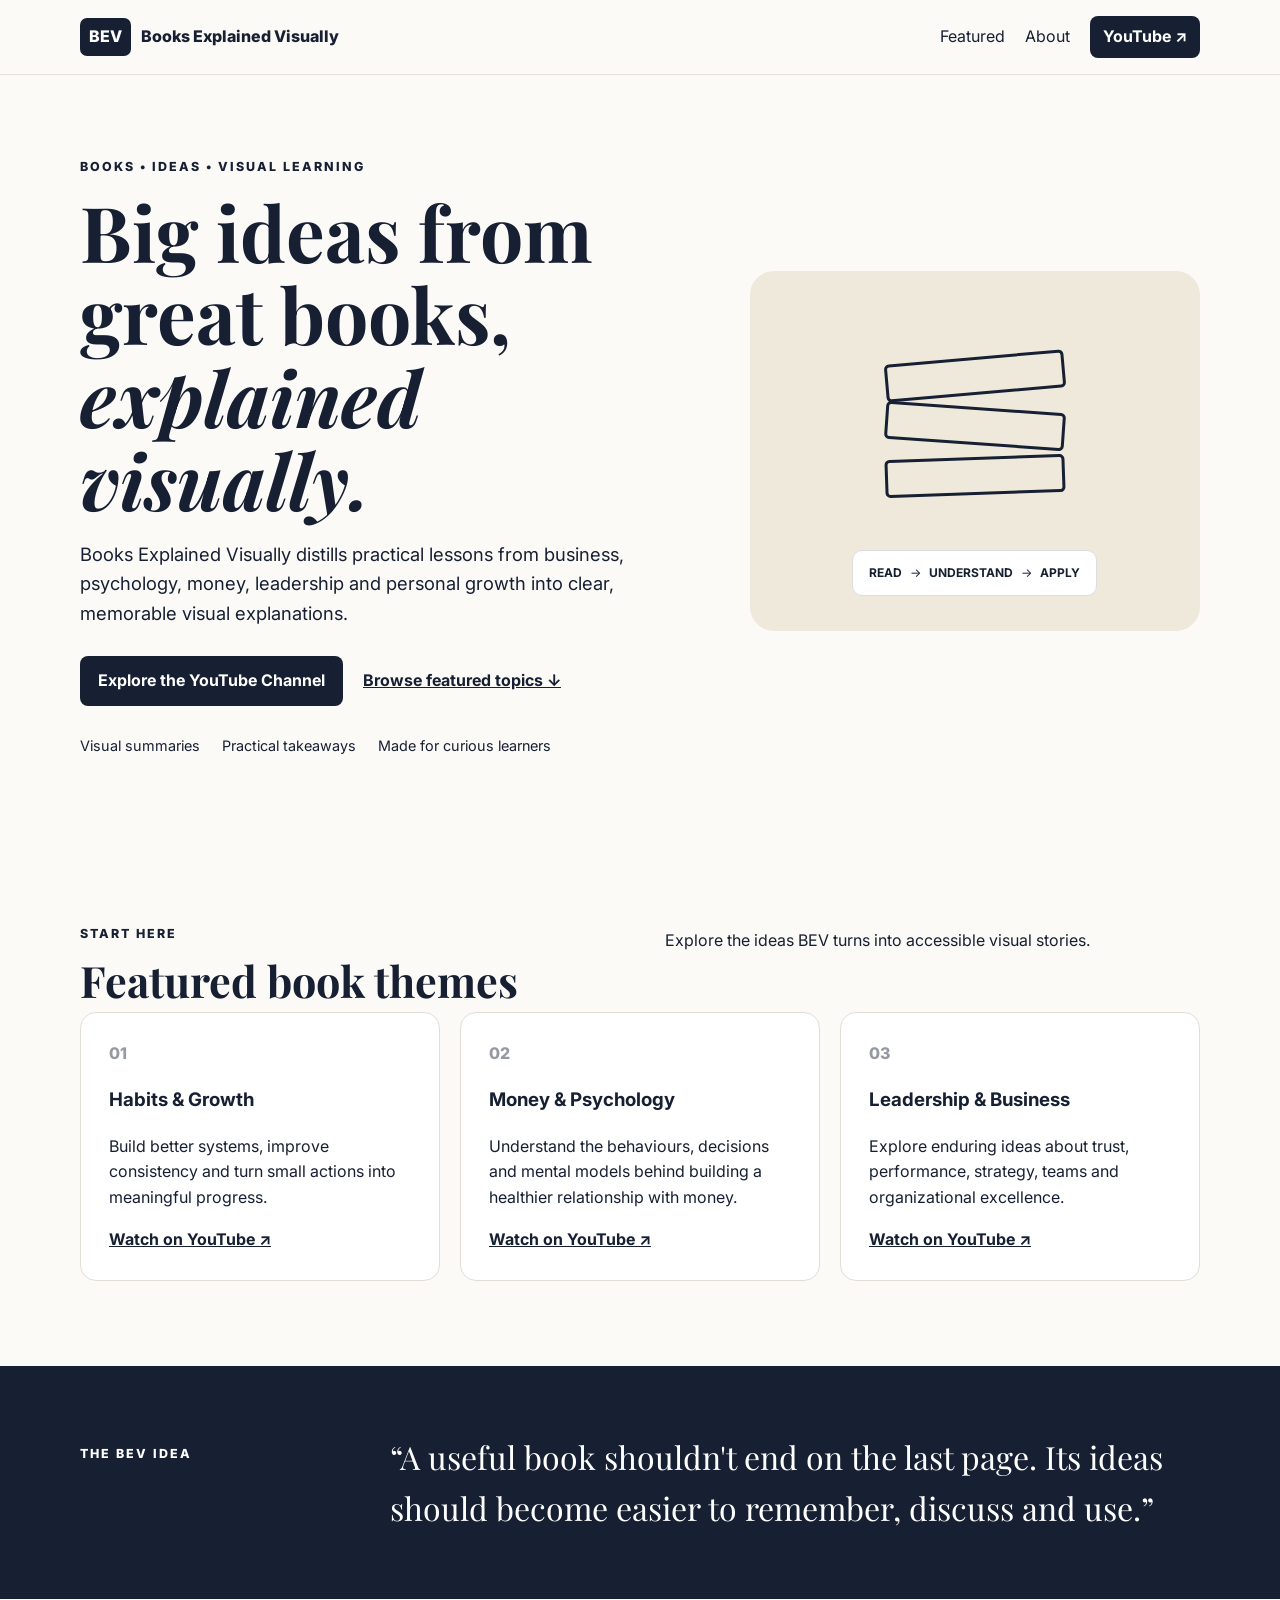
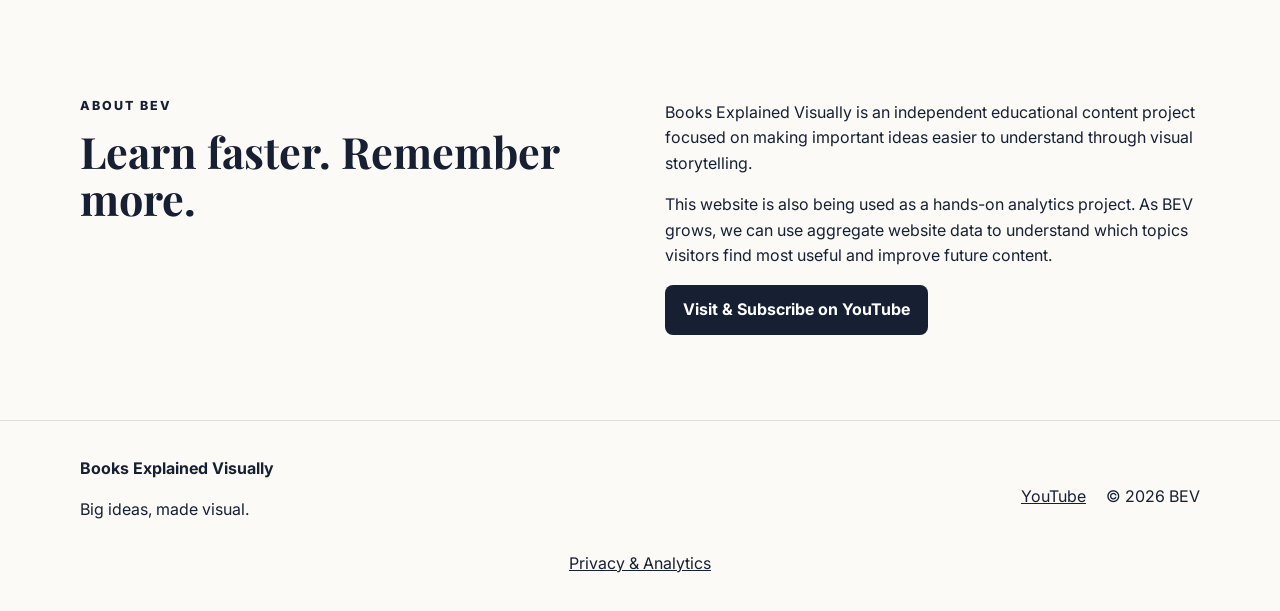
==== index.html @ 25885478 "Launch Books Explained Visually website with GA4" ====
<!doctype html>
<html lang="en">
<head>
  <meta charset="utf-8" />
  <meta name="viewport" content="width=device-width,initial-scale=1" />
  <meta name="description" content="Books Explained Visually turns big ideas from great books into clear visual explanations." />
  <title>Books Explained Visually | Big Ideas, Made Visual</title>
  <link rel="preconnect" href="https://fonts.googleapis.com">
  <link rel="preconnect" href="https://fonts.gstatic.com" crossorigin>
  <link href="https://fonts.googleapis.com/css2?family=Inter:wght@400;600;700;800&family=Playfair+Display:wght@700&display=swap" rel="stylesheet">
  <link rel="stylesheet" href="styles.css" />

  <!-- Google Analytics 4 -->
  <script async src="https://www.googletagmanager.com/gtag/js?id=G-FNJ9JQQHND"></script>
  <script>
    window.dataLayer = window.dataLayer || [];
    function gtag(){dataLayer.push(arguments);}
    gtag('js', new Date());
    gtag('config', 'G-FNJ9JQQHND');
  </script>
</head>
<body>
  <header class="nav-wrap">
    <nav class="nav container" aria-label="Main navigation">
      <a class="brand" href="#top" data-track="nav_home"><span class="brand-mark">BEV</span><span>Books Explained Visually</span></a>
      <div class="nav-links">
        <a href="#featured" data-track="nav_featured">Featured</a>
        <a href="#about" data-track="nav_about">About</a>
        <a class="button small" href="https://www.youtube.com/@BooksExplainedVisually" target="_blank" rel="noopener" data-event="youtube_click" data-label="nav_youtube">YouTube ↗</a>
      </div>
    </nav>
  </header>

  <main id="top">
    <section class="hero container">
      <div class="hero-copy">
        <p class="eyebrow">BOOKS • IDEAS • VISUAL LEARNING</p>
        <h1>Big ideas from great books, <span>explained visually.</span></h1>
        <p class="lede">Books Explained Visually distills practical lessons from business, psychology, money, leadership and personal growth into clear, memorable visual explanations.</p>
        <div class="actions">
          <a class="button" href="https://www.youtube.com/@BooksExplainedVisually" target="_blank" rel="noopener" data-event="youtube_click" data-label="hero_channel">Explore the YouTube Channel</a>
          <a class="text-link" href="#featured" data-track="hero_featured">Browse featured topics ↓</a>
        </div>
        <div class="trust-row"><span>Visual summaries</span><span>Practical takeaways</span><span>Made for curious learners</span></div>
      </div>
      <div class="hero-art" aria-label="Abstract illustration of books becoming ideas">
        <div class="book book-a"></div><div class="book book-b"></div><div class="book book-c"></div>
        <div class="idea-card"><strong>READ</strong><span>→</span><strong>UNDERSTAND</strong><span>→</span><strong>APPLY</strong></div>
      </div>
    </section>

    <section id="featured" class="section container">
      <div class="section-head"><div><p class="eyebrow">START HERE</p><h2>Featured book themes</h2></div><p>Explore the ideas BEV turns into accessible visual stories.</p></div>
      <div class="cards">
        <article class="card"><div class="card-number">01</div><h3>Habits & Growth</h3><p>Build better systems, improve consistency and turn small actions into meaningful progress.</p><a href="https://www.youtube.com/@BooksExplainedVisually" target="_blank" rel="noopener" data-event="topic_click" data-label="habits_growth">Watch on YouTube ↗</a></article>
        <article class="card"><div class="card-number">02</div><h3>Money & Psychology</h3><p>Understand the behaviours, decisions and mental models behind building a healthier relationship with money.</p><a href="https://www.youtube.com/@BooksExplainedVisually" target="_blank" rel="noopener" data-event="topic_click" data-label="money_psychology">Watch on YouTube ↗</a></article>
        <article class="card"><div class="card-number">03</div><h3>Leadership & Business</h3><p>Explore enduring ideas about trust, performance, strategy, teams and organizational excellence.</p><a href="https://www.youtube.com/@BooksExplainedVisually" target="_blank" rel="noopener" data-event="topic_click" data-label="leadership_business">Watch on YouTube ↗</a></article>
      </div>
    </section>

    <section class="manifesto">
      <div class="container manifesto-grid"><p class="eyebrow">THE BEV IDEA</p><blockquote>“A useful book shouldn't end on the last page. Its ideas should become easier to remember, discuss and use.”</blockquote></div>
    </section>

    <section id="about" class="section container about">
      <div><p class="eyebrow">ABOUT BEV</p><h2>Learn faster. Remember more.</h2></div>
      <div><p>Books Explained Visually is an independent educational content project focused on making important ideas easier to understand through visual storytelling.</p><p>This website is also being used as a hands-on analytics project. As BEV grows, we can use aggregate website data to understand which topics visitors find most useful and improve future content.</p><a class="button" href="https://www.youtube.com/@BooksExplainedVisually?sub_confirmation=1" target="_blank" rel="noopener" data-event="youtube_subscribe_click" data-label="about_subscribe">Visit & Subscribe on YouTube</a></div>
    </section>
  </main>

  <footer><div class="container footer-inner"><div><strong>Books Explained Visually</strong><p>Big ideas, made visual.</p></div><div><a href="https://www.youtube.com/@BooksExplainedVisually" target="_blank" rel="noopener" data-event="youtube_click" data-label="footer_youtube">YouTube</a><span>© <span id="year"></span> BEV</span></div></div><p class="privacy-link"><a href="privacy.html">Privacy & Analytics</a></p></footer>

  <script src="script.js"></script>
</body>
</html>
---- styles.css ----
*{box-sizing:border-box}html{scroll-behavior:smooth}body{margin:0;font-family:Inter,Arial,sans-serif;color:#172033;background:#fbfaf7;line-height:1.6}.container{width:min(1120px,90%);margin:auto}.nav-wrap{position:sticky;top:0;background:rgba(251,250,247,.95);border-bottom:1px solid #e6e2da;z-index:10}.nav{display:flex;justify-content:space-between;align-items:center;padding:16px 0}.brand{display:flex;gap:10px;align-items:center;font-weight:800;color:#172033;text-decoration:none}.brand-mark{background:#172033;color:white;padding:6px 9px;border-radius:7px}.nav-links{display:flex;gap:20px;align-items:center}.nav a{color:#172033;text-decoration:none}.button{display:inline-block;background:#172033;color:white!important;padding:12px 18px;border-radius:8px;text-decoration:none;font-weight:700}.button.small{padding:8px 13px}.hero{display:grid;grid-template-columns:1.15fr .85fr;gap:60px;align-items:center;min-height:72vh;padding:70px 0}.eyebrow{font-size:.78rem;font-weight:800;letter-spacing:.16em}.hero h1,.section h2{font-family:'Playfair Display',Georgia,serif;line-height:1.08}.hero h1{font-size:clamp(2.7rem,6vw,5.4rem);margin:.15em 0}.hero h1 span{font-style:italic}.lede{font-size:1.15rem;max-width:680px}.actions{display:flex;gap:20px;align-items:center;margin:28px 0}.text-link{font-weight:700;color:#172033}.trust-row{display:flex;gap:22px;flex-wrap:wrap;font-size:.9rem}.hero-art{min-height:360px;position:relative;background:#efe9dc;border-radius:24px;padding:50px;display:flex;align-items:center;justify-content:center}.book{position:absolute;width:180px;height:38px;border:3px solid #172033;border-radius:5px}.book-a{transform:translateY(-75px) rotate(-5deg)}.book-b{transform:translateY(-25px) rotate(4deg)}.book-c{transform:translateY(25px) rotate(-2deg)}.idea-card{position:absolute;bottom:35px;background:white;border:1px solid #ddd;padding:12px 16px;border-radius:10px;display:flex;gap:8px;font-size:.75rem}.section{padding:85px 0}.section-head,.about{display:grid;grid-template-columns:1fr 1fr;gap:50px}.section h2{font-size:2.7rem;margin:.2em 0}.cards{grid-column:1/-1;display:grid;grid-template-columns:repeat(3,1fr);gap:20px}.card{background:white;border:1px solid #e2ded6;border-radius:16px;padding:28px}.card-number{font-weight:800;opacity:.45}.card a{font-weight:700;color:#172033}.manifesto{background:#172033;color:white;padding:65px 0}.manifesto-grid{display:grid;grid-template-columns:1fr 3fr;gap:40px}.manifesto blockquote{font-family:'Playfair Display',Georgia,serif;font-size:2rem;margin:0}footer{border-top:1px solid #e2ded6;padding:35px 0}.footer-inner{display:flex;justify-content:space-between}.footer-inner div:last-child{display:flex;gap:20px;align-items:center}.footer-inner a,.privacy-link a{color:#172033}.privacy-link{text-align:center;margin:12px 0 0}@media(max-width:760px){.hero,.section-head,.about,.manifesto-grid{grid-template-columns:1fr}.hero{padding:45px 0}.hero-art{min-height:280px}.cards{grid-template-columns:1fr}.nav-links a:not(.button){display:none}.actions{align-items:flex-start;flex-direction:column}.footer-inner{flex-direction:column;gap:15px}}
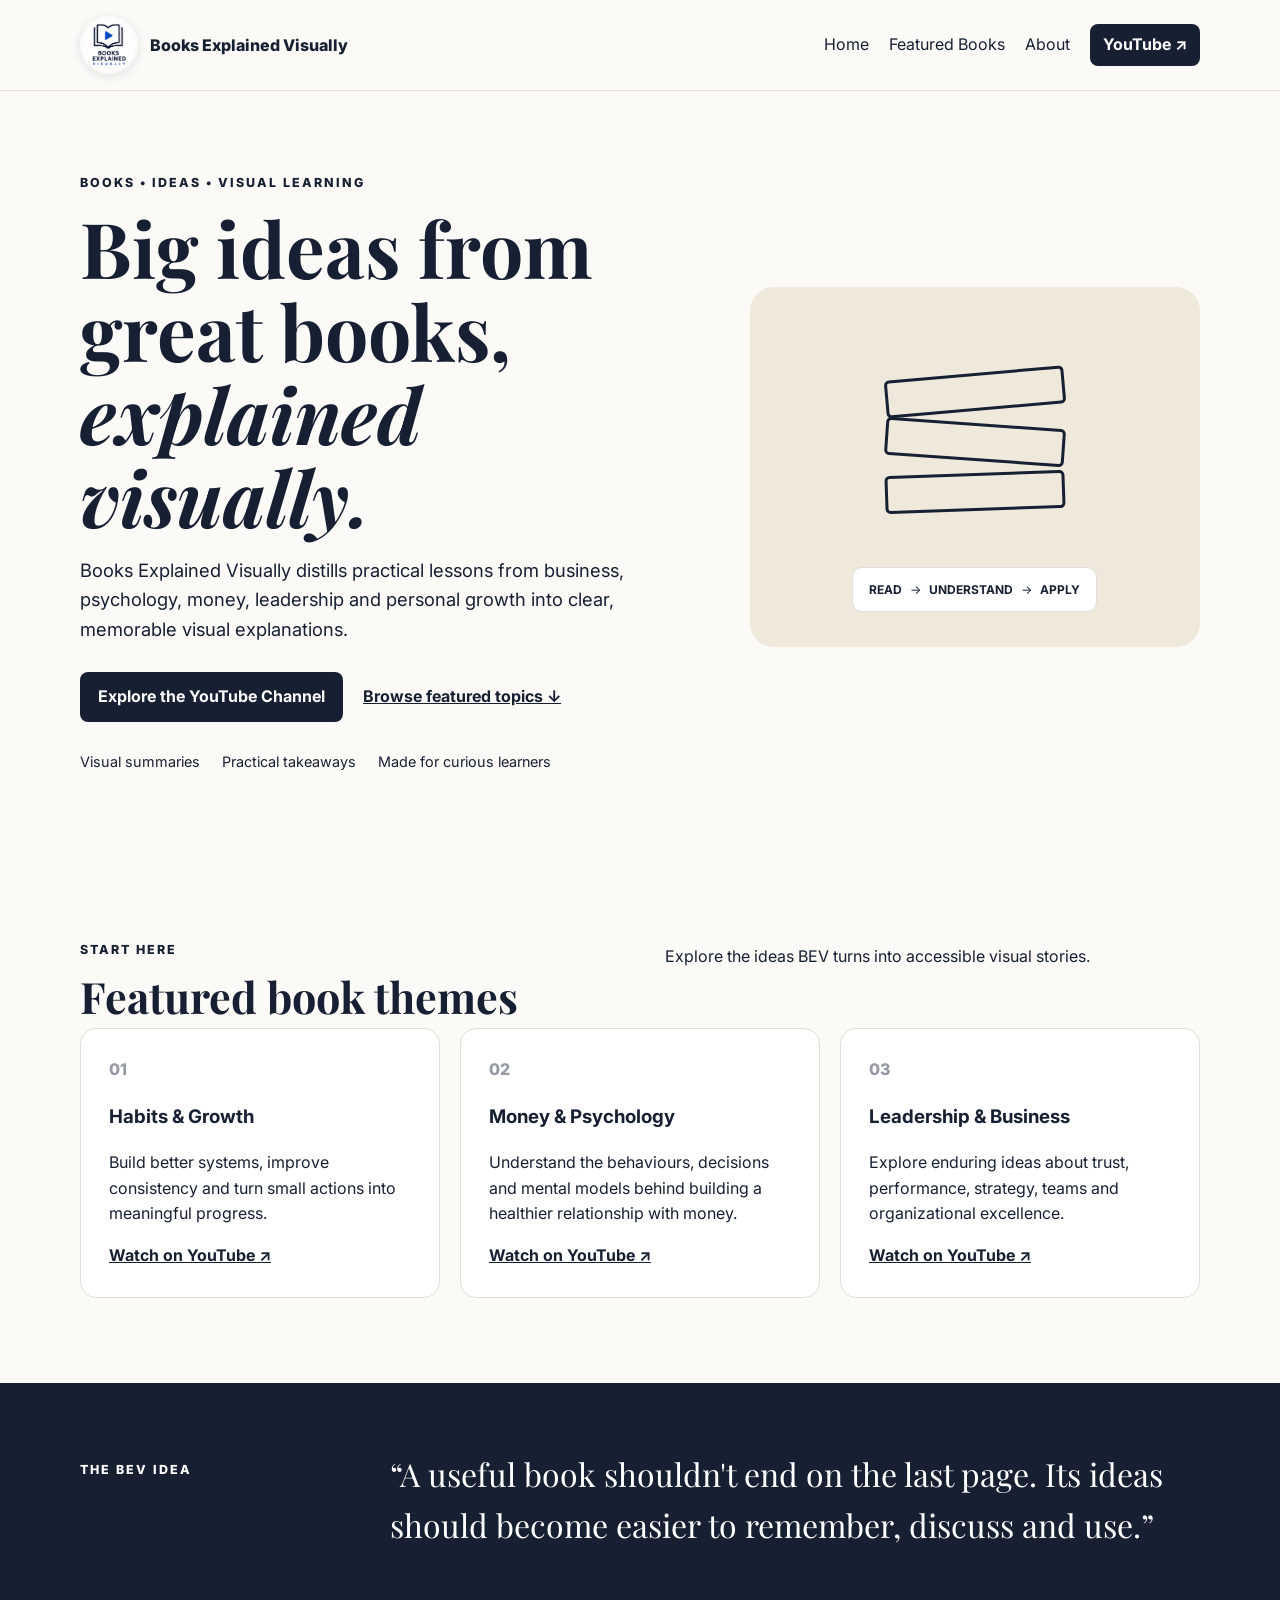
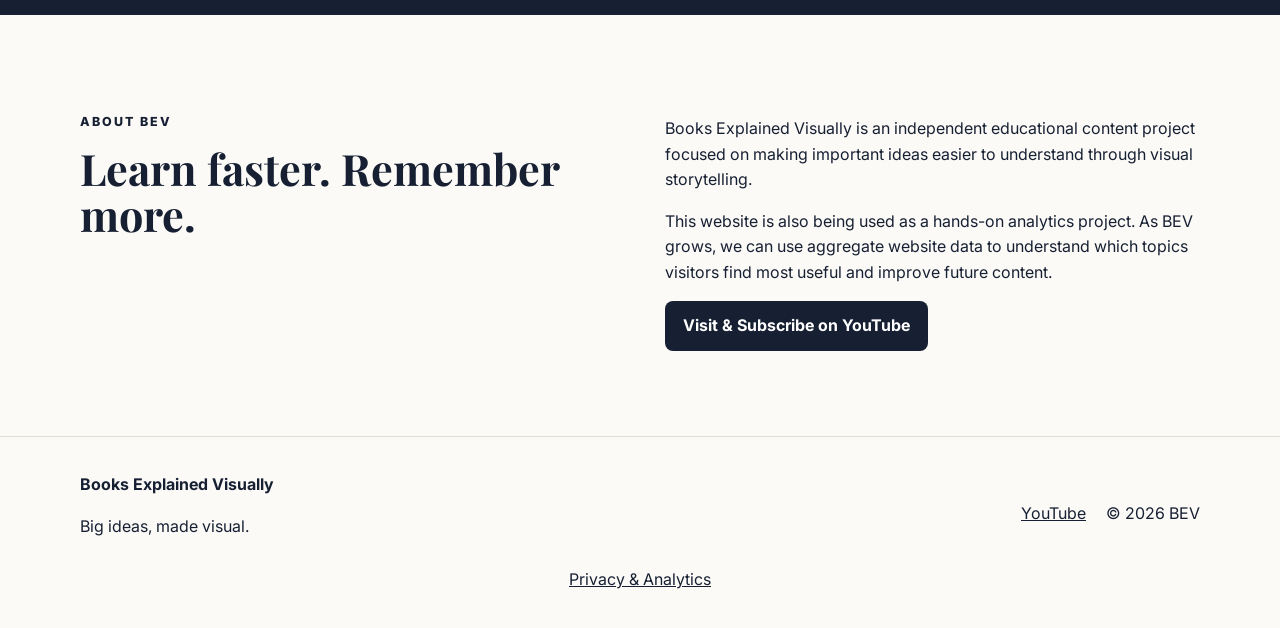
==== commit 9e6c8fd9: "Add BEV logo and improve website header" ====
--- a/index.html
+++ b/index.html
@@ -22,9 +22,10 @@
 <body>
   <header class="nav-wrap">
     <nav class="nav container" aria-label="Main navigation">
-      <a class="brand" href="#top" data-track="nav_home"><span class="brand-mark">BEV</span><span>Books Explained Visually</span></a>
+      <a class="brand" href="#top" data-track="nav_home" aria-label="Books Explained Visually home"><img class="brand-logo" src="bev-logo.png" alt="Books Explained Visually logo"><span class="brand-name">Books Explained Visually</span></a>
       <div class="nav-links">
-        <a href="#featured" data-track="nav_featured">Featured</a>
+        <a href="#top" data-track="nav_home_link">Home</a>
+        <a href="#featured" data-track="nav_featured">Featured Books</a>
         <a href="#about" data-track="nav_about">About</a>
         <a class="button small" href="https://www.youtube.com/@BooksExplainedVisually" target="_blank" rel="noopener" data-event="youtube_click" data-label="nav_youtube">YouTube ↗</a>
       </div>
--- a/styles.css
+++ b/styles.css
@@ -1 +1 @@
-*{box-sizing:border-box}html{scroll-behavior:smooth}body{margin:0;font-family:Inter,Arial,sans-serif;color:#172033;background:#fbfaf7;line-height:1.6}.container{width:min(1120px,90%);margin:auto}.nav-wrap{position:sticky;top:0;background:rgba(251,250,247,.95);border-bottom:1px solid #e6e2da;z-index:10}.nav{display:flex;justify-content:space-between;align-items:center;padding:16px 0}.brand{display:flex;gap:10px;align-items:center;font-weight:800;color:#172033;text-decoration:none}.brand-mark{background:#172033;color:white;padding:6px 9px;border-radius:7px}.nav-links{display:flex;gap:20px;align-items:center}.nav a{color:#172033;text-decoration:none}.button{display:inline-block;background:#172033;color:white!important;padding:12px 18px;border-radius:8px;text-decoration:none;font-weight:700}.button.small{padding:8px 13px}.hero{display:grid;grid-template-columns:1.15fr .85fr;gap:60px;align-items:center;min-height:72vh;padding:70px 0}.eyebrow{font-size:.78rem;font-weight:800;letter-spacing:.16em}.hero h1,.section h2{font-family:'Playfair Display',Georgia,serif;line-height:1.08}.hero h1{font-size:clamp(2.7rem,6vw,5.4rem);margin:.15em 0}.hero h1 span{font-style:italic}.lede{font-size:1.15rem;max-width:680px}.actions{display:flex;gap:20px;align-items:center;margin:28px 0}.text-link{font-weight:700;color:#172033}.trust-row{display:flex;gap:22px;flex-wrap:wrap;font-size:.9rem}.hero-art{min-height:360px;position:relative;background:#efe9dc;border-radius:24px;padding:50px;display:flex;align-items:center;justify-content:center}.book{position:absolute;width:180px;height:38px;border:3px solid #172033;border-radius:5px}.book-a{transform:translateY(-75px) rotate(-5deg)}.book-b{transform:translateY(-25px) rotate(4deg)}.book-c{transform:translateY(25px) rotate(-2deg)}.idea-card{position:absolute;bottom:35px;background:white;border:1px solid #ddd;padding:12px 16px;border-radius:10px;display:flex;gap:8px;font-size:.75rem}.section{padding:85px 0}.section-head,.about{display:grid;grid-template-columns:1fr 1fr;gap:50px}.section h2{font-size:2.7rem;margin:.2em 0}.cards{grid-column:1/-1;display:grid;grid-template-columns:repeat(3,1fr);gap:20px}.card{background:white;border:1px solid #e2ded6;border-radius:16px;padding:28px}.card-number{font-weight:800;opacity:.45}.card a{font-weight:700;color:#172033}.manifesto{background:#172033;color:white;padding:65px 0}.manifesto-grid{display:grid;grid-template-columns:1fr 3fr;gap:40px}.manifesto blockquote{font-family:'Playfair Display',Georgia,serif;font-size:2rem;margin:0}footer{border-top:1px solid #e2ded6;padding:35px 0}.footer-inner{display:flex;justify-content:space-between}.footer-inner div:last-child{display:flex;gap:20px;align-items:center}.footer-inner a,.privacy-link a{color:#172033}.privacy-link{text-align:center;margin:12px 0 0}@media(max-width:760px){.hero,.section-head,.about,.manifesto-grid{grid-template-columns:1fr}.hero{padding:45px 0}.hero-art{min-height:280px}.cards{grid-template-columns:1fr}.nav-links a:not(.button){display:none}.actions{align-items:flex-start;flex-direction:column}.footer-inner{flex-direction:column;gap:15px}}+*{box-sizing:border-box}html{scroll-behavior:smooth}body{margin:0;font-family:Inter,Arial,sans-serif;color:#172033;background:#fbfaf7;line-height:1.6}.container{width:min(1120px,90%);margin:auto}.nav-wrap{position:sticky;top:0;background:rgba(251,250,247,.95);border-bottom:1px solid #e6e2da;z-index:10}.nav{display:flex;justify-content:space-between;align-items:center;padding:16px 0}.brand{display:flex;gap:12px;align-items:center;font-weight:800;color:#172033;text-decoration:none}.brand-logo{width:58px;height:58px;object-fit:cover;border-radius:50%;box-shadow:0 2px 10px rgba(23,32,51,.12)}.brand-name{font-size:1rem;line-height:1.15}.nav-links{display:flex;gap:20px;align-items:center}.nav a{color:#172033;text-decoration:none}.button{display:inline-block;background:#172033;color:white!important;padding:12px 18px;border-radius:8px;text-decoration:none;font-weight:700}.button.small{padding:8px 13px}.hero{display:grid;grid-template-columns:1.15fr .85fr;gap:60px;align-items:center;min-height:72vh;padding:70px 0}.eyebrow{font-size:.78rem;font-weight:800;letter-spacing:.16em}.hero h1,.section h2{font-family:'Playfair Display',Georgia,serif;line-height:1.08}.hero h1{font-size:clamp(2.7rem,6vw,5.4rem);margin:.15em 0}.hero h1 span{font-style:italic}.lede{font-size:1.15rem;max-width:680px}.actions{display:flex;gap:20px;align-items:center;margin:28px 0}.text-link{font-weight:700;color:#172033}.trust-row{display:flex;gap:22px;flex-wrap:wrap;font-size:.9rem}.hero-art{min-height:360px;position:relative;background:#efe9dc;border-radius:24px;padding:50px;display:flex;align-items:center;justify-content:center}.book{position:absolute;width:180px;height:38px;border:3px solid #172033;border-radius:5px}.book-a{transform:translateY(-75px) rotate(-5deg)}.book-b{transform:translateY(-25px) rotate(4deg)}.book-c{transform:translateY(25px) rotate(-2deg)}.idea-card{position:absolute;bottom:35px;background:white;border:1px solid #ddd;padding:12px 16px;border-radius:10px;display:flex;gap:8px;font-size:.75rem}.section{padding:85px 0}.section-head,.about{display:grid;grid-template-columns:1fr 1fr;gap:50px}.section h2{font-size:2.7rem;margin:.2em 0}.cards{grid-column:1/-1;display:grid;grid-template-columns:repeat(3,1fr);gap:20px}.card{background:white;border:1px solid #e2ded6;border-radius:16px;padding:28px}.card-number{font-weight:800;opacity:.45}.card a{font-weight:700;color:#172033}.manifesto{background:#172033;color:white;padding:65px 0}.manifesto-grid{display:grid;grid-template-columns:1fr 3fr;gap:40px}.manifesto blockquote{font-family:'Playfair Display',Georgia,serif;font-size:2rem;margin:0}footer{border-top:1px solid #e2ded6;padding:35px 0}.footer-inner{display:flex;justify-content:space-between}.footer-inner div:last-child{display:flex;gap:20px;align-items:center}.footer-inner a,.privacy-link a{color:#172033}.privacy-link{text-align:center;margin:12px 0 0}@media(max-width:760px){.brand-logo{width:48px;height:48px}.brand-name{max-width:150px;font-size:.9rem}.hero,.section-head,.about,.manifesto-grid{grid-template-columns:1fr}.hero{padding:45px 0}.hero-art{min-height:280px}.cards{grid-template-columns:1fr}.nav-links a:not(.button){display:none}.actions{align-items:flex-start;flex-direction:column}.footer-inner{flex-direction:column;gap:15px}}
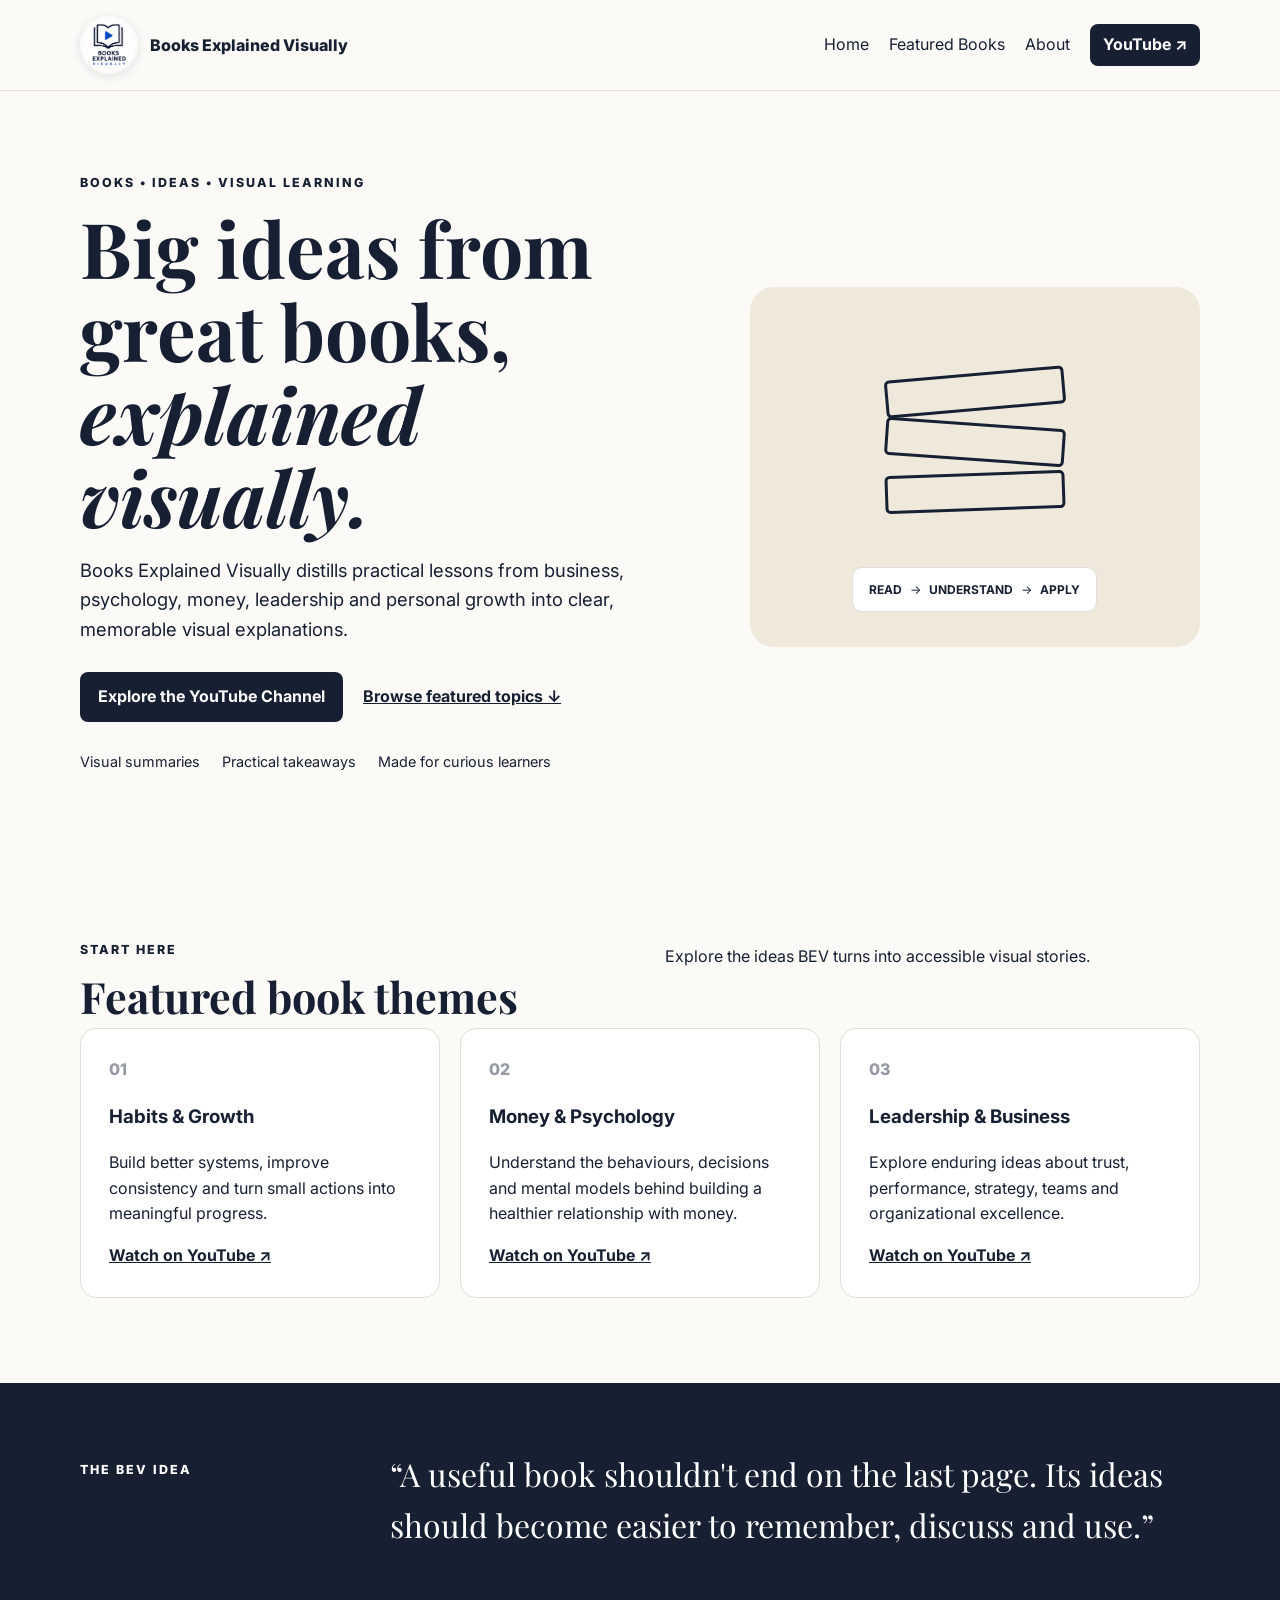
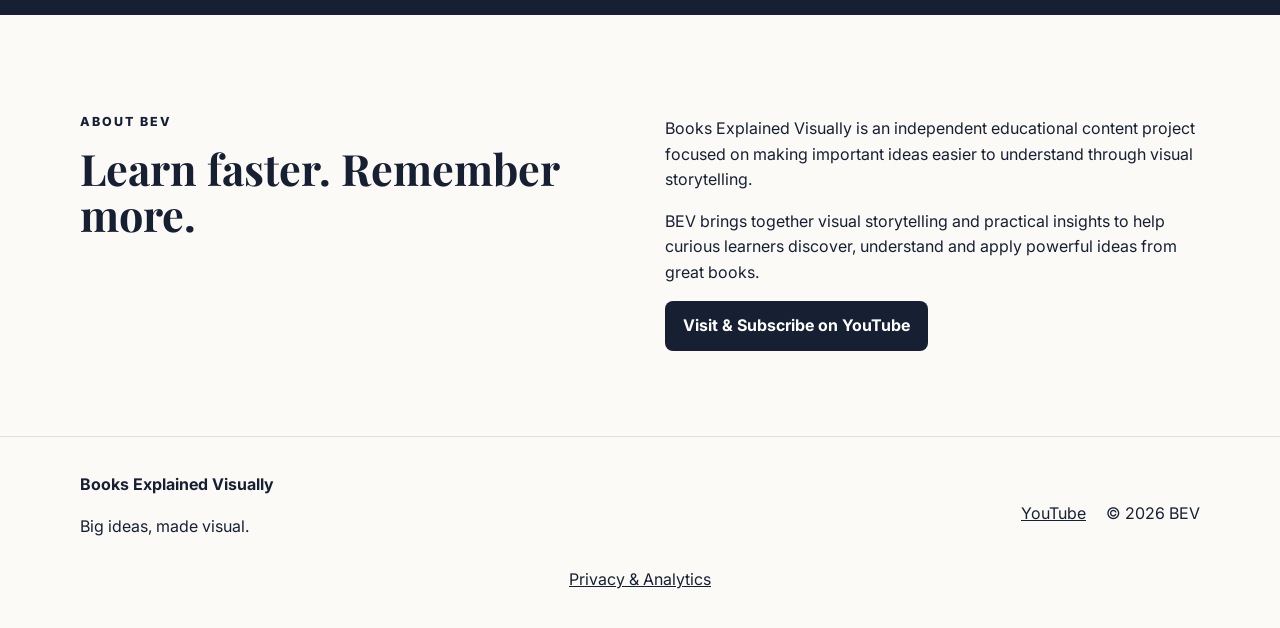
==== commit 94ffddb5: "Improve BEV About section" ====
--- a/index.html
+++ b/index.html
@@ -65,7 +65,7 @@
 
     <section id="about" class="section container about">
       <div><p class="eyebrow">ABOUT BEV</p><h2>Learn faster. Remember more.</h2></div>
-      <div><p>Books Explained Visually is an independent educational content project focused on making important ideas easier to understand through visual storytelling.</p><p>This website is also being used as a hands-on analytics project. As BEV grows, we can use aggregate website data to understand which topics visitors find most useful and improve future content.</p><a class="button" href="https://www.youtube.com/@BooksExplainedVisually?sub_confirmation=1" target="_blank" rel="noopener" data-event="youtube_subscribe_click" data-label="about_subscribe">Visit & Subscribe on YouTube</a></div>
+      <div><p>Books Explained Visually is an independent educational content project focused on making important ideas easier to understand through visual storytelling.</p><p>BEV brings together visual storytelling and practical insights to help curious learners discover, understand and apply powerful ideas from great books.</p><a class="button" href="https://www.youtube.com/@BooksExplainedVisually?sub_confirmation=1" target="_blank" rel="noopener" data-event="youtube_subscribe_click" data-label="about_subscribe">Visit & Subscribe on YouTube</a></div>
     </section>
   </main>
 
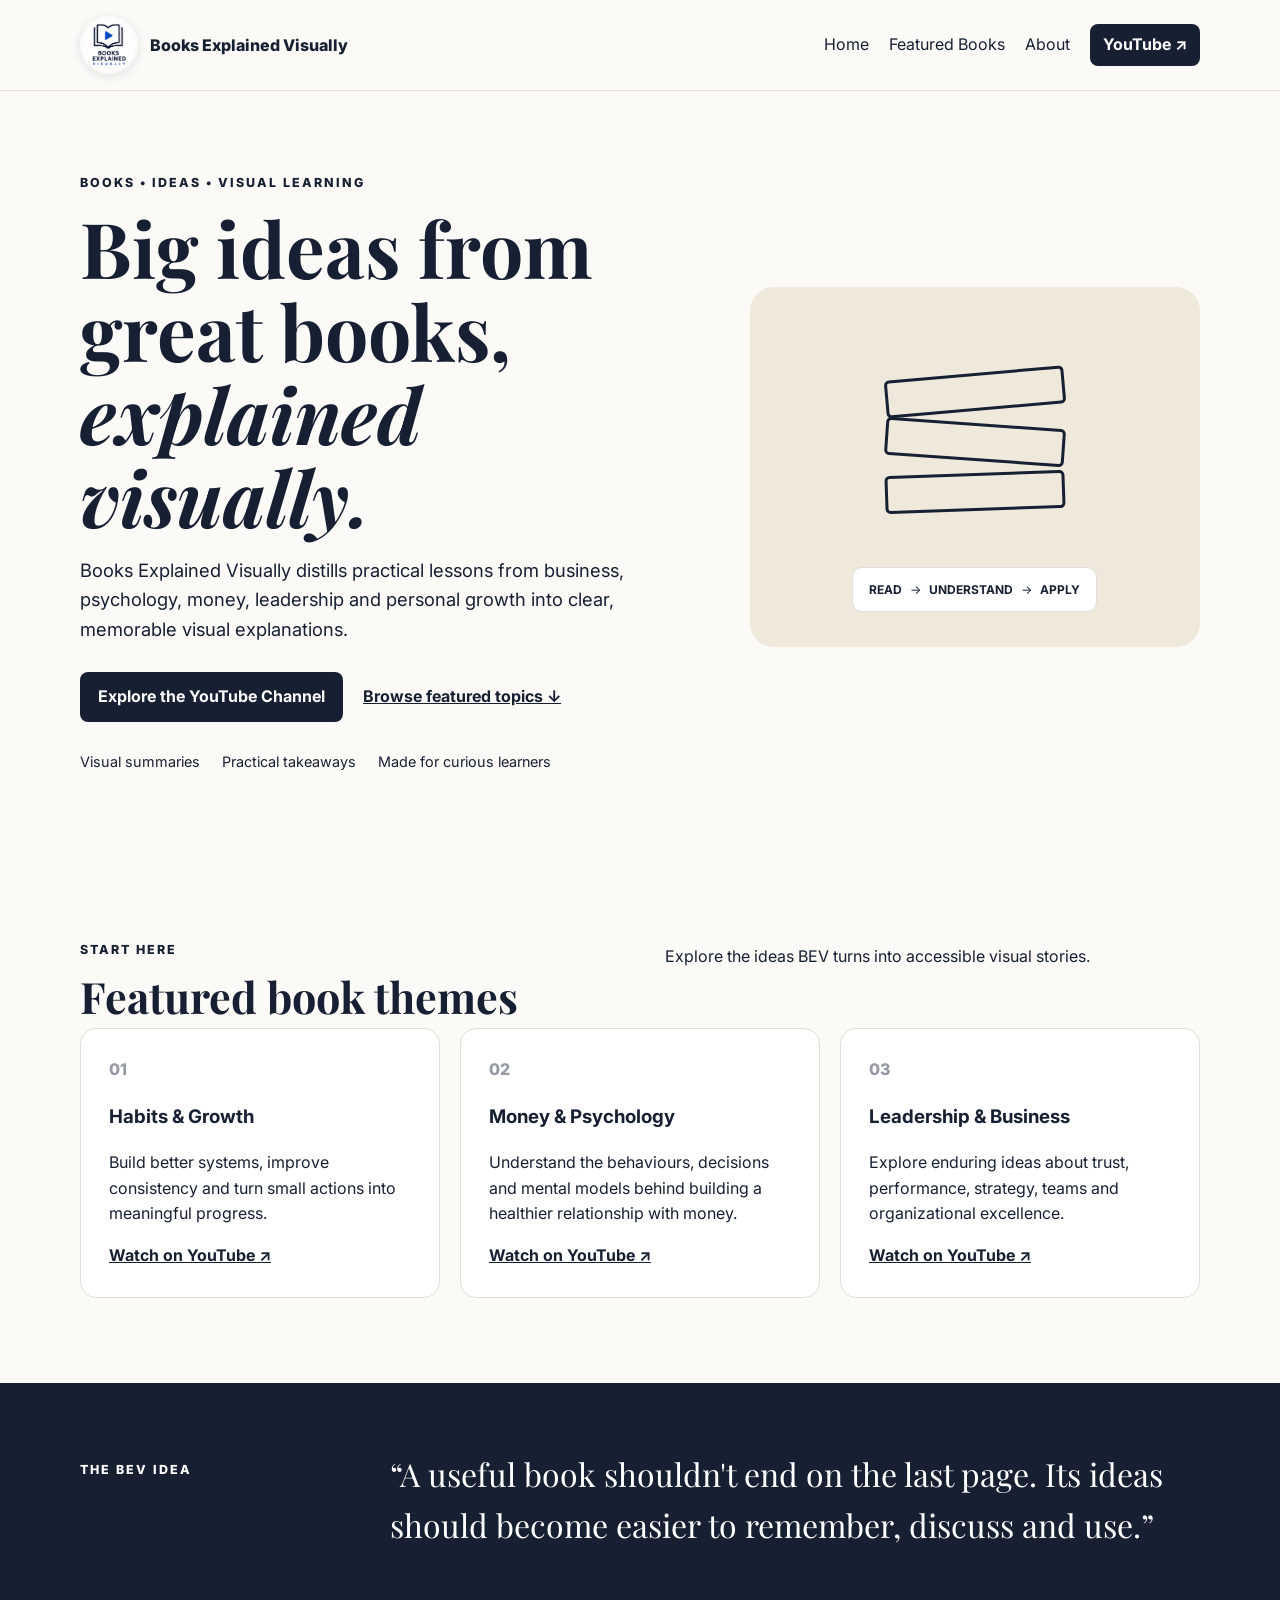
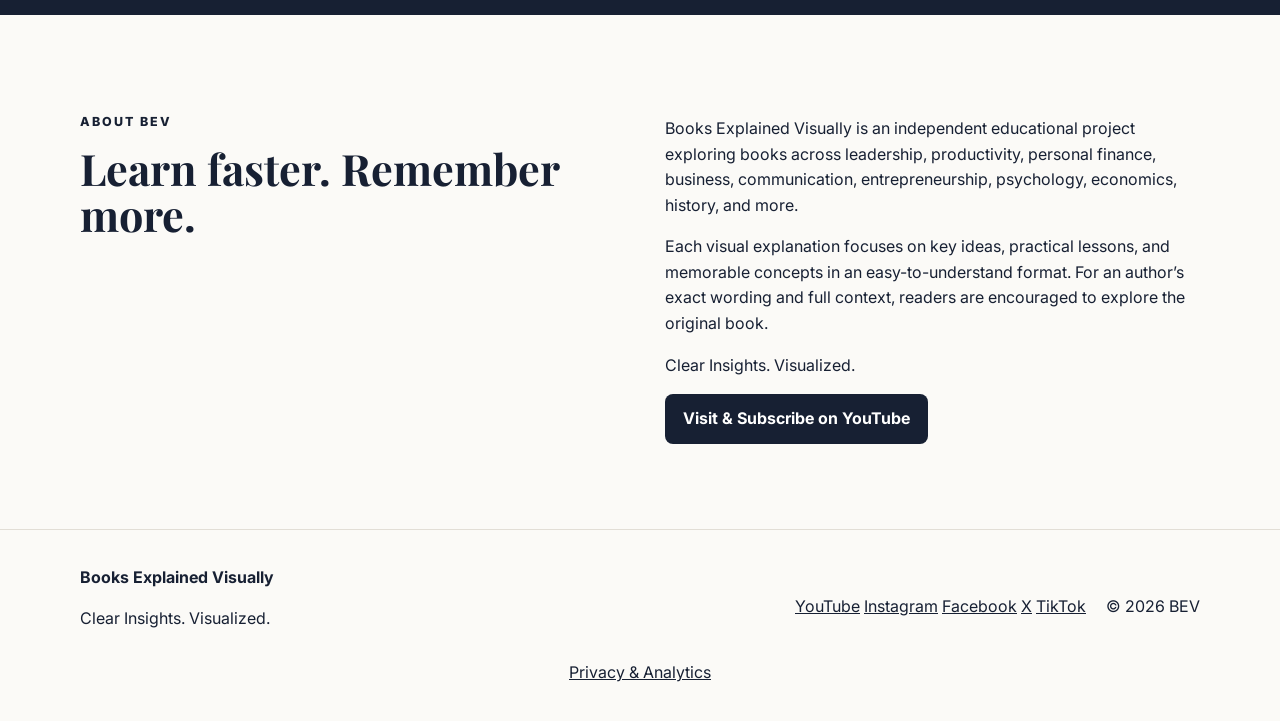
==== commit 9267f33c: "BEV Last Update" ====
--- a/index.html
+++ b/index.html
@@ -65,11 +65,26 @@
 
     <section id="about" class="section container about">
       <div><p class="eyebrow">ABOUT BEV</p><h2>Learn faster. Remember more.</h2></div>
-      <div><p>Books Explained Visually is an independent educational content project focused on making important ideas easier to understand through visual storytelling.</p><p>BEV brings together visual storytelling and practical insights to help curious learners discover, understand and apply powerful ideas from great books.</p><a class="button" href="https://www.youtube.com/@BooksExplainedVisually?sub_confirmation=1" target="_blank" rel="noopener" data-event="youtube_subscribe_click" data-label="about_subscribe">Visit & Subscribe on YouTube</a></div>
+      <div><p>Books Explained Visually is an independent educational project exploring books across leadership, productivity, personal finance, business, communication, entrepreneurship, psychology, economics, history, and more.</p><p>Each visual explanation focuses on key ideas, practical lessons, and memorable concepts in an easy-to-understand format. For an author’s exact wording and full context, readers are encouraged to explore the original book.</p><p class="brand-line">Clear Insights. Visualized.</p><a class="button" href="https://www.youtube.com/@BooksExplainedVisually?sub_confirmation=1" target="_blank" rel="noopener" data-event="youtube_subscribe_click" data-label="about_subscribe">Visit &amp; Subscribe on YouTube</a></div>
     </section>
   </main>
 
-  <footer><div class="container footer-inner"><div><strong>Books Explained Visually</strong><p>Big ideas, made visual.</p></div><div><a href="https://www.youtube.com/@BooksExplainedVisually" target="_blank" rel="noopener" data-event="youtube_click" data-label="footer_youtube">YouTube</a><span>© <span id="year"></span> BEV</span></div></div><p class="privacy-link"><a href="privacy.html">Privacy & Analytics</a></p></footer>
+  <footer>
+    <div class="container footer-inner">
+      <div><strong>Books Explained Visually</strong><p>Clear Insights. Visualized.</p></div>
+      <div class="footer-right">
+        <div class="social-links" aria-label="Books Explained Visually social media">
+          <a href="https://www.youtube.com/@BooksExplainedVisually" target="_blank" rel="noopener" data-event="social_click" data-label="youtube">YouTube</a>
+          <a href="https://www.instagram.com/booksexplainedvisually/" target="_blank" rel="noopener" data-event="social_click" data-label="instagram">Instagram</a>
+          <a href="https://www.facebook.com/profile.php?id=61593027488732" target="_blank" rel="noopener" data-event="social_click" data-label="facebook">Facebook</a>
+          <a href="https://x.com/BooksExplainedV" target="_blank" rel="noopener" data-event="social_click" data-label="x">X</a>
+          <a href="https://www.tiktok.com/@booksexplainedvisually" target="_blank" rel="noopener" data-event="social_click" data-label="tiktok">TikTok</a>
+        </div>
+        <span>© <span id="year"></span> BEV</span>
+      </div>
+    </div>
+    <p class="privacy-link"><a href="privacy.html">Privacy &amp; Analytics</a></p>
+  </footer>
 
   <script src="script.js"></script>
 </body>
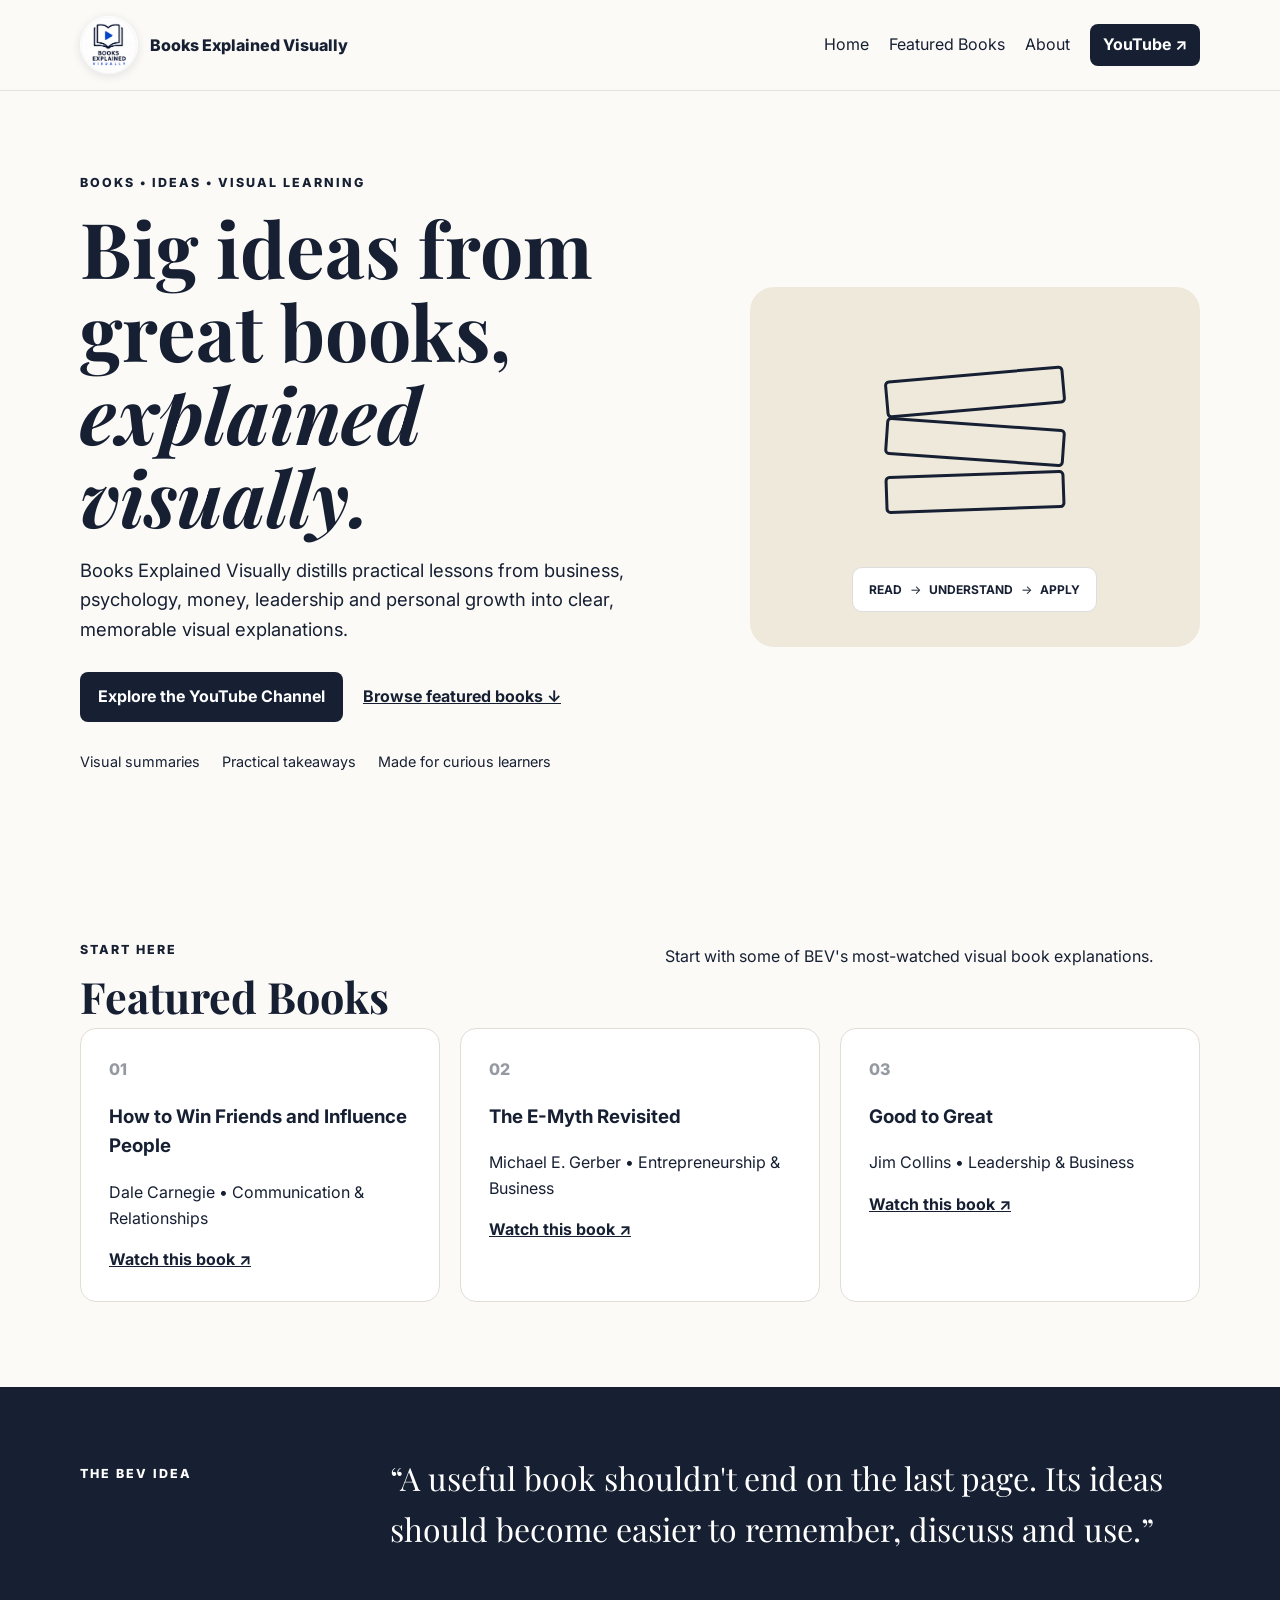
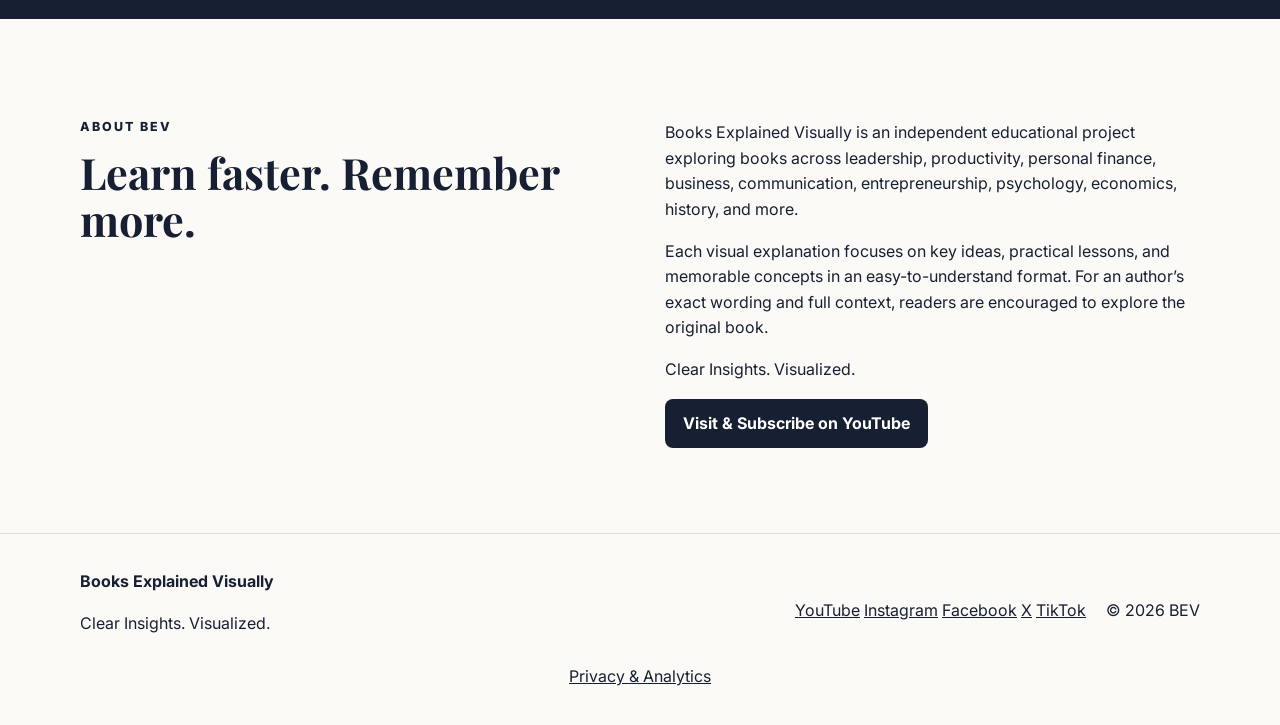
==== commit 1bfe0462: "Update Featured Books with direct video links" ====
--- a/index.html
+++ b/index.html
@@ -1,6 +1,13 @@
 <!doctype html>
 <html lang="en">
 <head>
+  <!-- Google Tag Manager -->
+  <script>(function(w,d,s,l,i){w[l]=w[l]||[];w[l].push({'gtm.start':
+  new Date().getTime(),event:'gtm.js'});var f=d.getElementsByTagName(s)[0],
+  j=d.createElement(s),dl=l!='dataLayer'?'&l='+l:'';j.async=true;j.src=
+  'https://www.googletagmanager.com/gtm.js?id='+i+dl;f.parentNode.insertBefore(j,f);
+  })(window,document,'script','dataLayer','GTM-5MW9NNTH');</script>
+  <!-- End Google Tag Manager -->
   <meta charset="utf-8" />
   <meta name="viewport" content="width=device-width,initial-scale=1" />
   <meta name="description" content="Books Explained Visually turns big ideas from great books into clear visual explanations." />
@@ -10,16 +17,12 @@
   <link href="https://fonts.googleapis.com/css2?family=Inter:wght@400;600;700;800&family=Playfair+Display:wght@700&display=swap" rel="stylesheet">
   <link rel="stylesheet" href="styles.css" />
 
-  <!-- Google Analytics 4 -->
-  <script async src="https://www.googletagmanager.com/gtag/js?id=G-FNJ9JQQHND"></script>
-  <script>
-    window.dataLayer = window.dataLayer || [];
-    function gtag(){dataLayer.push(arguments);}
-    gtag('js', new Date());
-    gtag('config', 'G-FNJ9JQQHND');
-  </script>
 </head>
 <body>
+  <!-- Google Tag Manager (noscript) -->
+  <noscript><iframe src="https://www.googletagmanager.com/ns.html?id=GTM-5MW9NNTH"
+  height="0" width="0" style="display:none;visibility:hidden"></iframe></noscript>
+  <!-- End Google Tag Manager (noscript) -->
   <header class="nav-wrap">
     <nav class="nav container" aria-label="Main navigation">
       <a class="brand" href="#top" data-track="nav_home" aria-label="Books Explained Visually home"><img class="brand-logo" src="bev-logo.png" alt="Books Explained Visually logo"><span class="brand-name">Books Explained Visually</span></a>
@@ -40,7 +43,7 @@
         <p class="lede">Books Explained Visually distills practical lessons from business, psychology, money, leadership and personal growth into clear, memorable visual explanations.</p>
         <div class="actions">
           <a class="button" href="https://www.youtube.com/@BooksExplainedVisually" target="_blank" rel="noopener" data-event="youtube_click" data-label="hero_channel">Explore the YouTube Channel</a>
-          <a class="text-link" href="#featured" data-track="hero_featured">Browse featured topics ↓</a>
+          <a class="text-link" href="#featured" data-track="hero_featured">Browse featured books ↓</a>
         </div>
         <div class="trust-row"><span>Visual summaries</span><span>Practical takeaways</span><span>Made for curious learners</span></div>
       </div>
@@ -51,11 +54,11 @@
     </section>
 
     <section id="featured" class="section container">
-      <div class="section-head"><div><p class="eyebrow">START HERE</p><h2>Featured book themes</h2></div><p>Explore the ideas BEV turns into accessible visual stories.</p></div>
+      <div class="section-head"><div><p class="eyebrow">START HERE</p><h2>Featured Books</h2></div><p>Start with some of BEV's most-watched visual book explanations.</p></div>
       <div class="cards">
-        <article class="card"><div class="card-number">01</div><h3>Habits & Growth</h3><p>Build better systems, improve consistency and turn small actions into meaningful progress.</p><a href="https://www.youtube.com/@BooksExplainedVisually" target="_blank" rel="noopener" data-event="topic_click" data-label="habits_growth">Watch on YouTube ↗</a></article>
-        <article class="card"><div class="card-number">02</div><h3>Money & Psychology</h3><p>Understand the behaviours, decisions and mental models behind building a healthier relationship with money.</p><a href="https://www.youtube.com/@BooksExplainedVisually" target="_blank" rel="noopener" data-event="topic_click" data-label="money_psychology">Watch on YouTube ↗</a></article>
-        <article class="card"><div class="card-number">03</div><h3>Leadership & Business</h3><p>Explore enduring ideas about trust, performance, strategy, teams and organizational excellence.</p><a href="https://www.youtube.com/@BooksExplainedVisually" target="_blank" rel="noopener" data-event="topic_click" data-label="leadership_business">Watch on YouTube ↗</a></article>
+        <article class="card"><div class="card-number">01</div><h3>How to Win Friends and Influence People</h3><p>Dale Carnegie • Communication &amp; Relationships</p><a href="https://www.youtube.com/watch?v=RWJ8njNSggs" target="_blank" rel="noopener" data-event="book_click" data-label="how_to_win_friends" data-book-name="How to Win Friends and Influence People">Watch this book ↗</a></article>
+        <article class="card"><div class="card-number">02</div><h3>The E-Myth Revisited</h3><p>Michael E. Gerber • Entrepreneurship &amp; Business</p><a href="https://www.youtube.com/watch?v=Z5kxqommUKA" target="_blank" rel="noopener" data-event="book_click" data-label="e_myth_revisited" data-book-name="The E-Myth Revisited">Watch this book ↗</a></article>
+        <article class="card"><div class="card-number">03</div><h3>Good to Great</h3><p>Jim Collins • Leadership &amp; Business</p><a href="https://www.youtube.com/watch?v=ibdEaZVSakw" target="_blank" rel="noopener" data-event="book_click" data-label="good_to_great" data-book-name="Good to Great">Watch this book ↗</a></article>
       </div>
     </section>
 
@@ -88,4 +91,4 @@
 
   <script src="script.js"></script>
 </body>
-</html>
+</html>
